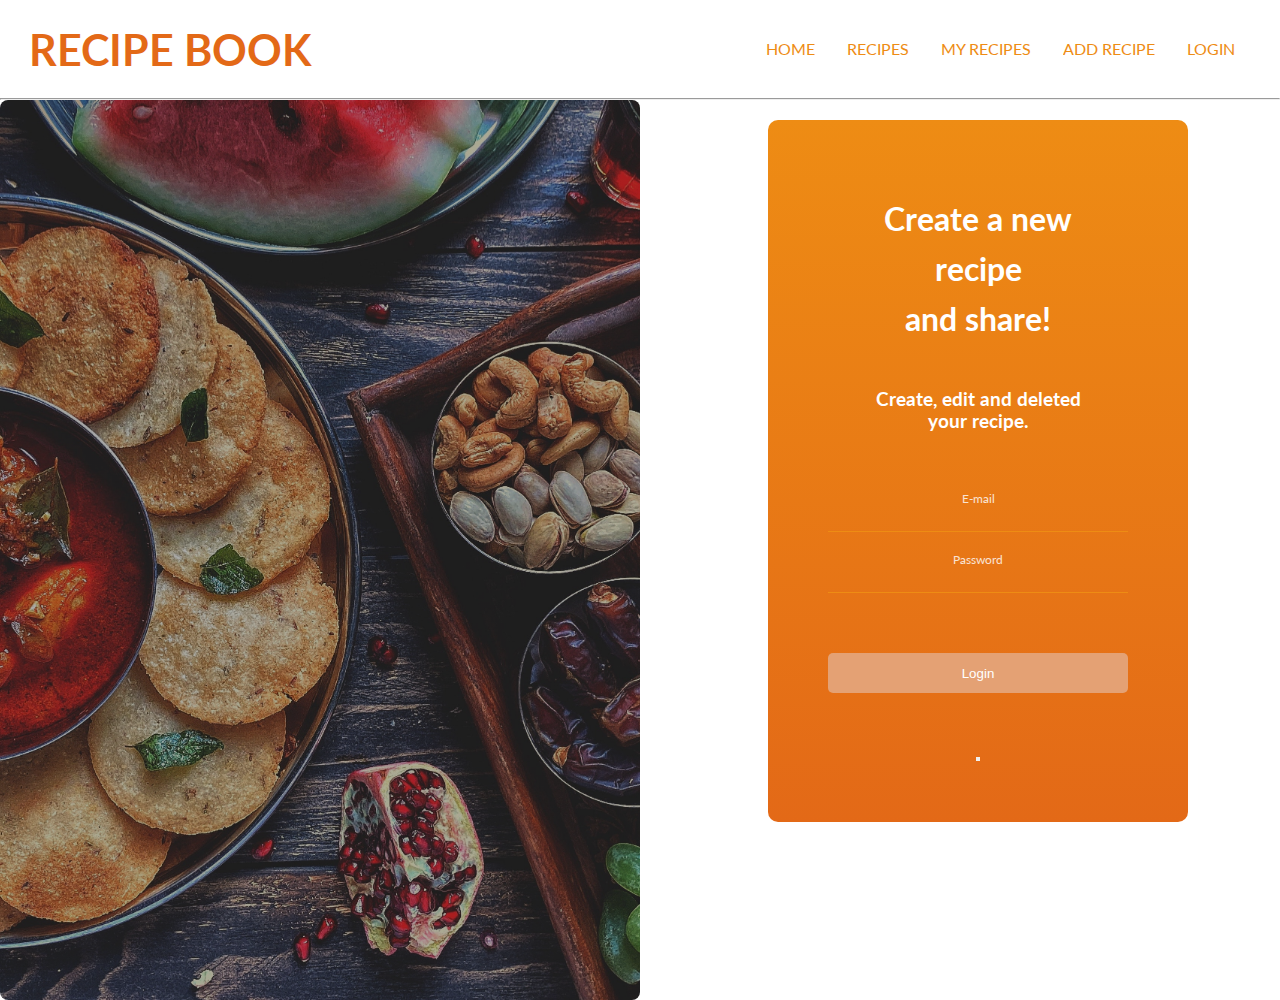
==== index.html @ fbe3dfe4 "add css to the form" ====
<!DOCTYPE html>
<html lang="en">
<head>
    <meta charset="UTF-8">
    <meta http-equiv="X-UA-Compatible" content="IE=edge">
    <meta name="viewport" content="width=device-width, initial-scale=1.0">
    <meta name="description" content="Gym for Women in Dublin, Ireland">
    <meta name="keywords"
        content="recipe book, food to cook, food step by step, women cooking, man cooking, food cooking">
    <link rel="shortcut icon" href="./assets/images/favicon.png" type="image/x-icon">
    <link rel="stylesheet" href="./assets/css/style.css">
    <title>Recipe Book</title>
</head>
<body>
    <section class="top-nav">
        <div>
            <h2>Recipe Book</h2>
        </div>
        <input id="menu-toggle" type="checkbox">
        <label class='menu-button-container' for="menu-toggle">
        <span class='menu-button'></span>
        </label>
        <ul class="menu">
            <li><a href="index.html">Home</a></li>
            <li><a href="#container">Recipes</a></li>
            <li><a href="#about-us">My Recipes</a></li>
            <li><a href="#footer-flex">Add Recipe</a></li>
            <li><a href="#login">Login</a></li>
        </ul>
      </section>
      <hr>
      <section>
        <div class="container">
            <div class="row">
              <div class="col">
                <div id="cover-img"></div>
              </div>
            </div>
        </div>
        <div id="title">
            <form class="form-horizontal">
                <div class="form-group">
                    <h2>
                        Create a new recipe 
                        <br> and share! 
                    </h2>
                    <h3>Create, edit and deleted your recipe.</h3>
                    <div id="login">
                        <form class="card">
                            <div class="card-header">
                            </div>
                            <div class="card-content">
                                <div class="card-content-area">
                                    <label for="email">E-mail</label>
                                    <input type="text" id="email" autocomplete="off">
                                </div>
                                <div class="card-content-area">
                                    <label for="password">Password</label>
                                    <input type="text" id="password" autocomplete="off">
                                </div>
                                <div class="card-footer">
                                    <button type="submit" class="btn-primary">Login<button>
                                </div>
                            </div>
                        </form>
                    </div>
      </section>

      <script>
        
      </script>
</body>
</html>
---- assets/css/style.css ----
@import url('https://fonts.googleapis.com/css2?family=Lato:wght@300&family=Oswald:wght@300&family=Poppins:wght@100;200;300&family=Shadows+Into+Light&display=swap');

* {
    margin: 0;
    padding: 0;
}

:root {
    --font-padrao: 'Poppins', sans-serif;
    --font01: 'Lato', sans-serif;
    --cor01: #ee8c14;
    --cor05: #E36917;
}

body {
    font-family: var(--font01);
}

.top-nav {
    display: flex;
    flex-direction: row;
    align-items: center;
    justify-content: space-between;
    /*background: #c0b2b2bd;*/
    color: var(--cor05);
    font-size: 1.8em;
    text-transform: uppercase;
    height: 40px;
    padding: 1em;
}

.menu {
    display: flex;
    flex-direction: row;
    list-style-type: none;
    margin: 0;
    padding: 0;
}

.menu>li {
    margin: 0 1rem;
    overflow: hidden;
}

.menu-button-container {
    display: none;
    height: 100%;
    width: 30px;
    cursor: pointer;
    flex-direction: column;
    justify-content: center;
    align-items: center;
}

#menu-toggle {
    display: none;
}

.menu-button,
.menu-button::before,
.menu-button::after {
    display: block;
    background-color: var(--cor05);
    position: absolute;
    height: 4px;
    width: 30px;
    transition: transform 400ms cubic-bezier(0.23, 1, 0.32, 1);
    border-radius: 2px;
}

.menu-button::before {
    content: '';
    margin-top: -8px;
}

.menu-button::after {
    content: '';
    margin-top: 8px;
}

#menu-toggle:checked+.menu-button-container .menu-button::before {
    margin-top: 0px;
    transform: rotate(405deg);
}

#menu-toggle:checked+.menu-button-container .menu-button {
    background: rgba(255, 255, 255, 0);
}

#menu-toggle:checked+.menu-button-container .menu-button::after {
    margin-top: 0px;
    transform: rotate(-405deg);
}

li {
    list-style: none;
    text-transform: uppercase;
    text-align: center;
    font-size: 16px;
}

nav a {
    text-decoration: none;
}

a {
    text-decoration: none;
    color: var(--cor01);
}

a:hover {
    background-color: var(--cor05);
    color: black;
    border-radius: 4px;
}

#footer-flex {
    display: flex;
    background-color: #00080A;
    flex-wrap: wrap;
}

#cover-img {
    background: linear-gradient(rgba(0, 0, 0, 0.329), rgba(0, 0, 0, 0.327)), url('/assets/images/main-img.jpg');
    background-repeat: no-repeat;
    background-position: center;
    background-size: cover;
    height: 100vh;
    width: 100%;
    border-radius: 8px;
}

.row {
    width: 100%;
    height: 100vh;
}

.col {
    width: 50%;
    height: 100vh;
}

#title {
    position: absolute;
    left: 60%;
    top: 120px;
    text-align: center;
}

#title h2 {
    font-family: var(--font01);
    font-weight: 700;
    font-size: 2em;
    line-height: 50px;
    text-align: center;
    color: #fff;
    padding: 14px;
}

h3 {
    text-align: center;
    color: #fff;
    margin: 30px;
}

form {
    background: -webkit-linear-gradient(top, #ee8c14, #E36917);
    padding: 60px;
    border-radius: 2px;
    width: 300px;
    border-radius: 10px;
}

.card-header {
    top: 300px;
    opacity: 0.8;
    color: #fff;
}

.card-header::after {
    content: "";
    width: 70px;
    height: 1px;
    padding: 50px;
}

.card-content label {
    color: #fff;
    font-size: 12px;
    opacity: 0.8;
}

.card-content-area {
    display: flex;
    flex-direction: column;
    padding: 10px 0;
}

.card-content-area input {
    margin-top: 10px;
    padding: 0 5px;
    background-color: transparent;
    border: none;
    border-bottom: 1px solid #ee8c14;
    outline: none;
}

.card-footer .btn-primary {
    width: 100%;
    height: 40px;
    background-color: #e4a174;
    border: none;
    color: #fff;
    margin: 50px 0;
    border-radius: 5px;
}

@media (max-width: 700px) {
    .menu-button-container {
        display: flex;
    }

    .menu {
        position: absolute;
        top: 0;
        margin-top: 80px;
        left: 0;
        flex-direction: column;
        width: 97%;
        justify-content: center;
        align-items: center;
    }

    #menu-toggle~.menu li {
        height: 0;
        margin: 0;
        padding: 0;
        border: 0;
        transition: height 400ms cubic-bezier(0.23, 1, 0.32, 1);
    }

    #menu-toggle:checked~.menu li {
        border: 1px solid #333;
        height: 2.5em;
        padding: 0.5em;
        transition: height 400ms cubic-bezier(0.23, 1, 0.32, 1);
    }

    .menu>li {
        display: flex;
        justify-content: center;
        margin: 0;
        padding: 0.5em 0;
        width: 100%;
        color: var(--cor05);
        background-color: var(--cor05);
    }

    .menu>li:not(:last-child) {
        border-bottom: 1px solid #444;
    }
}
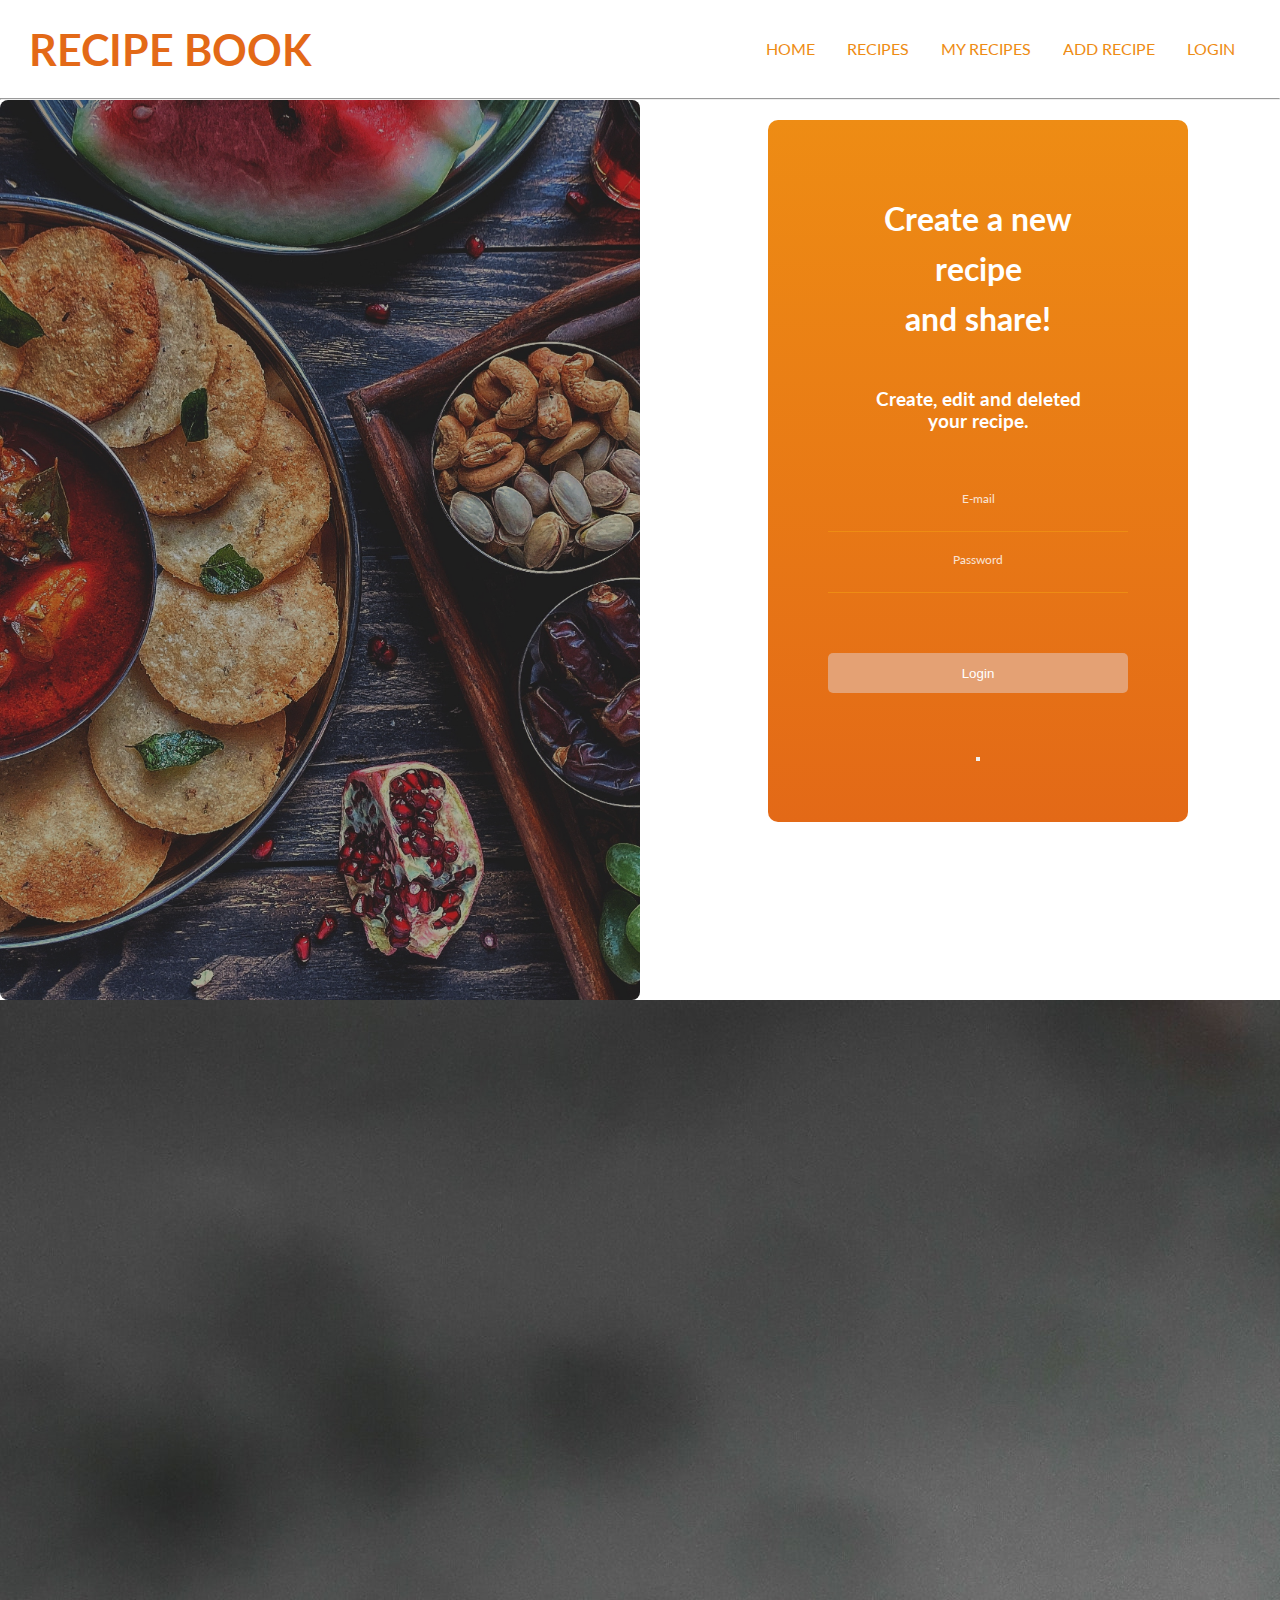
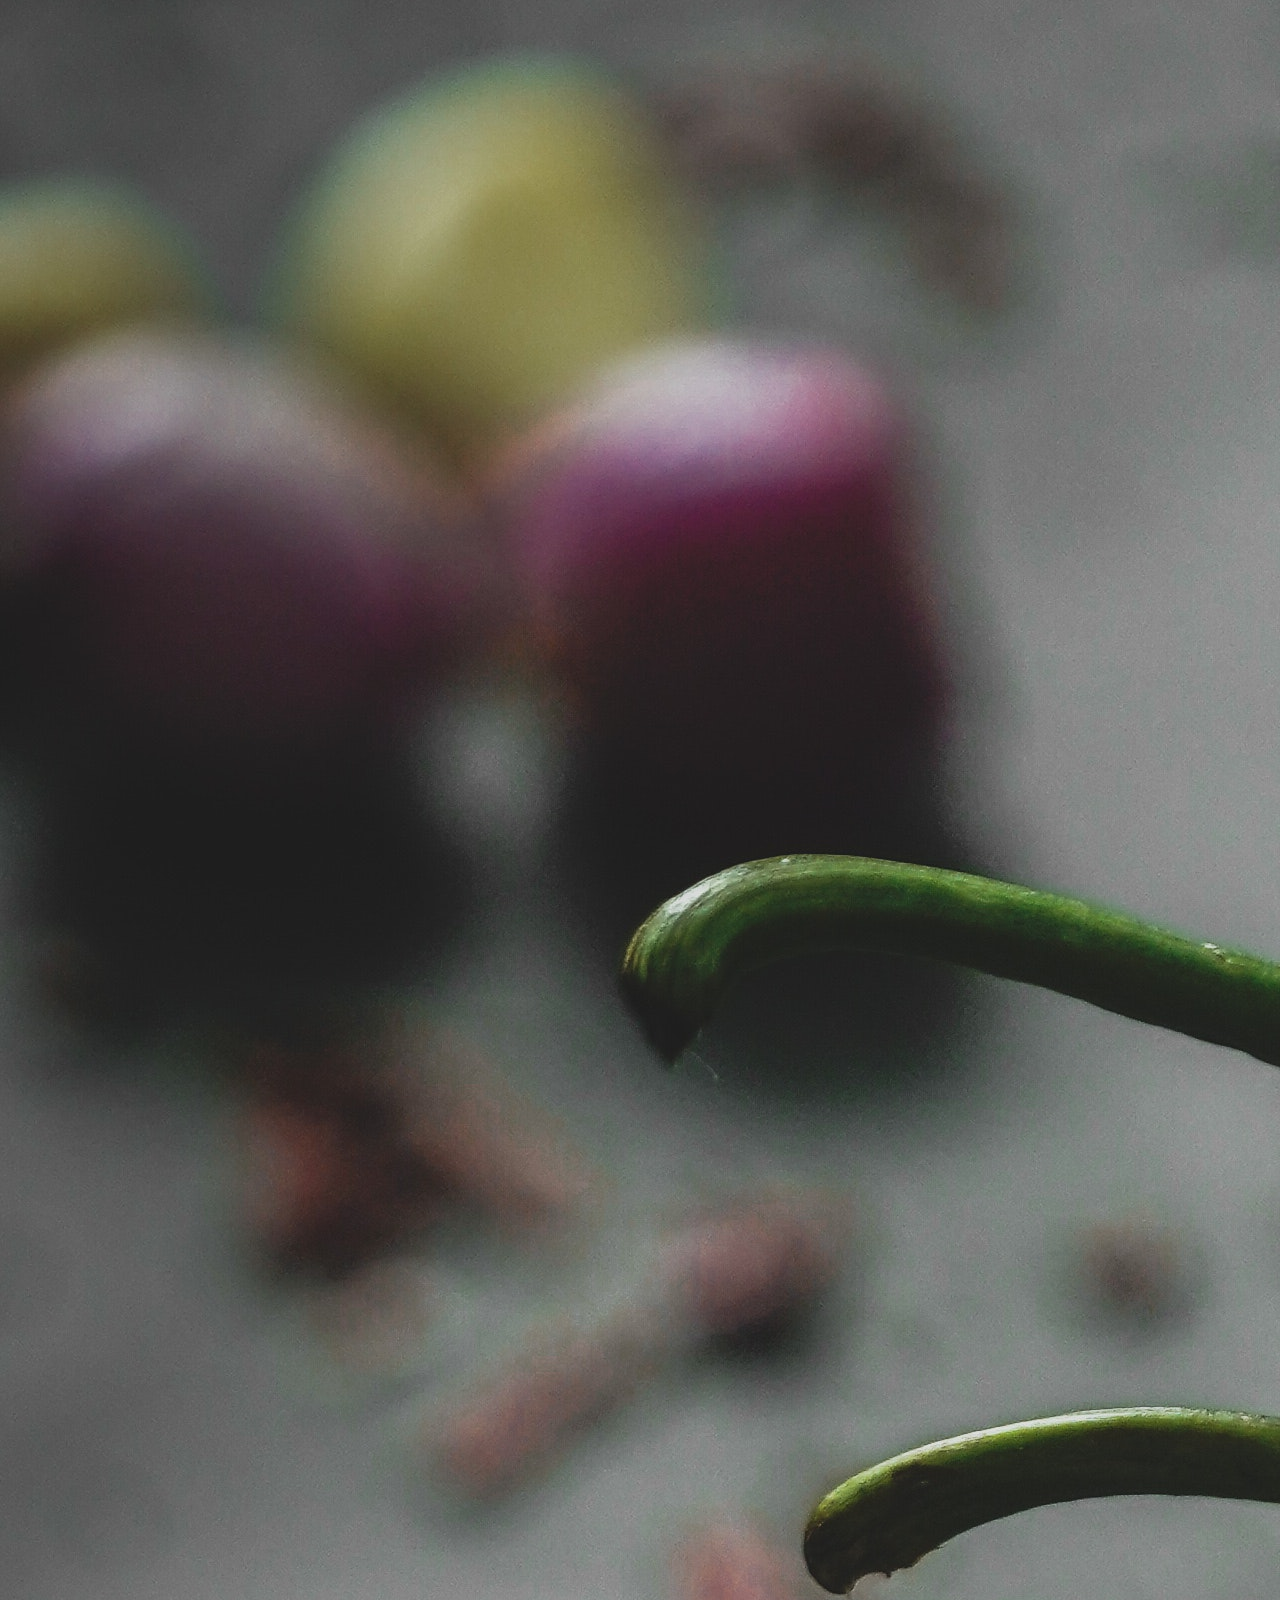
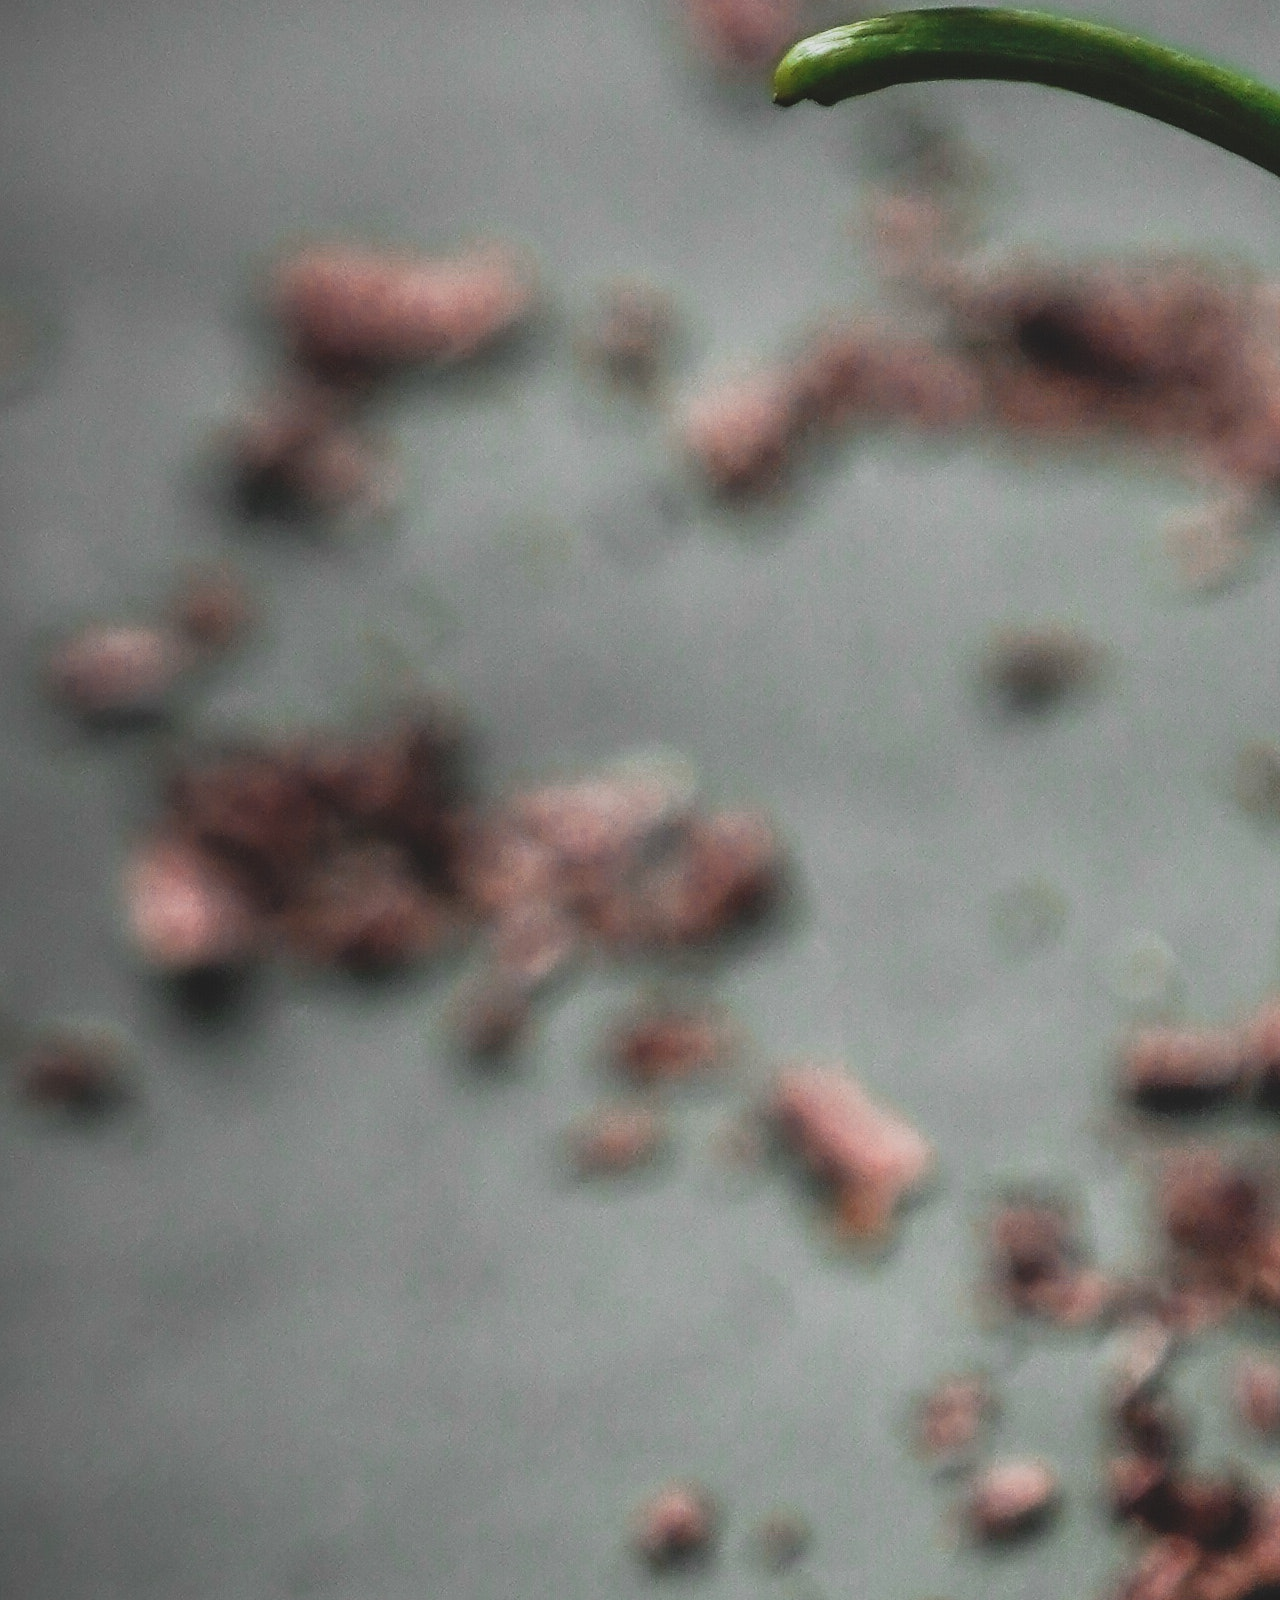
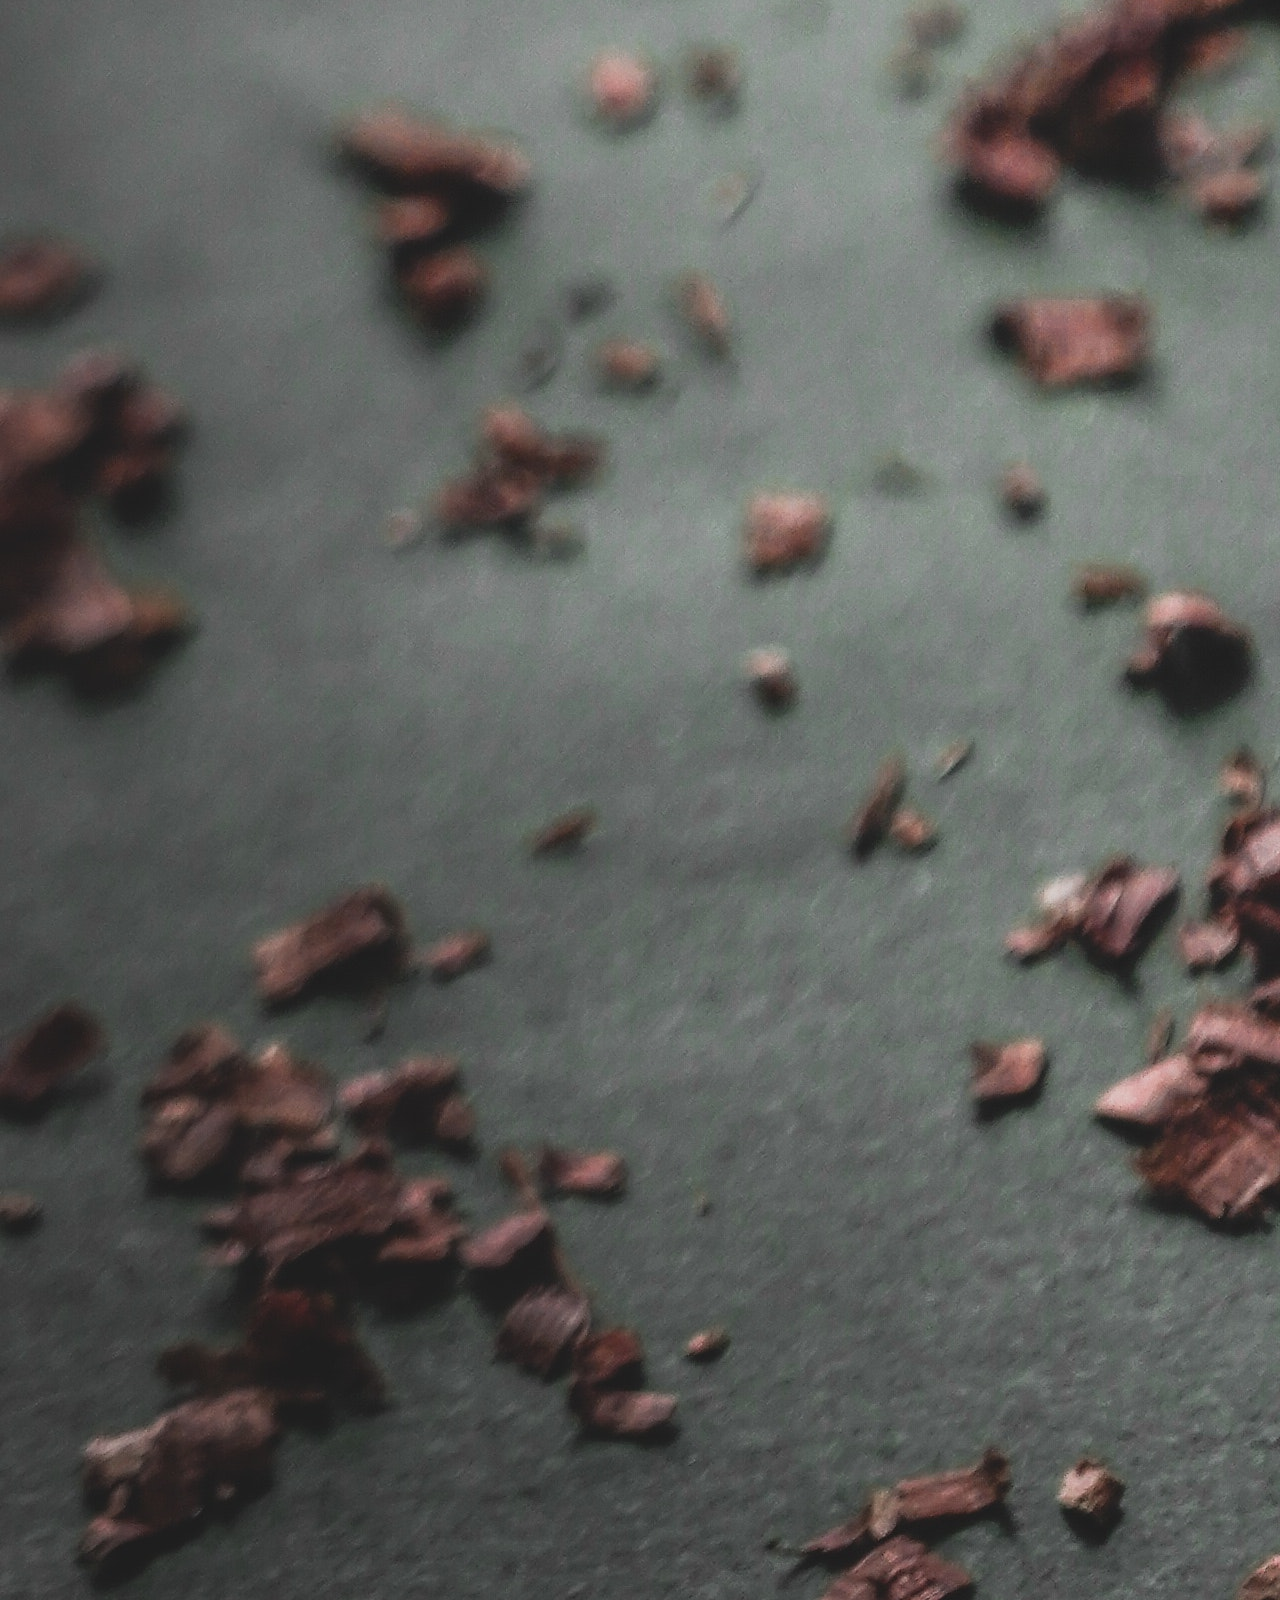
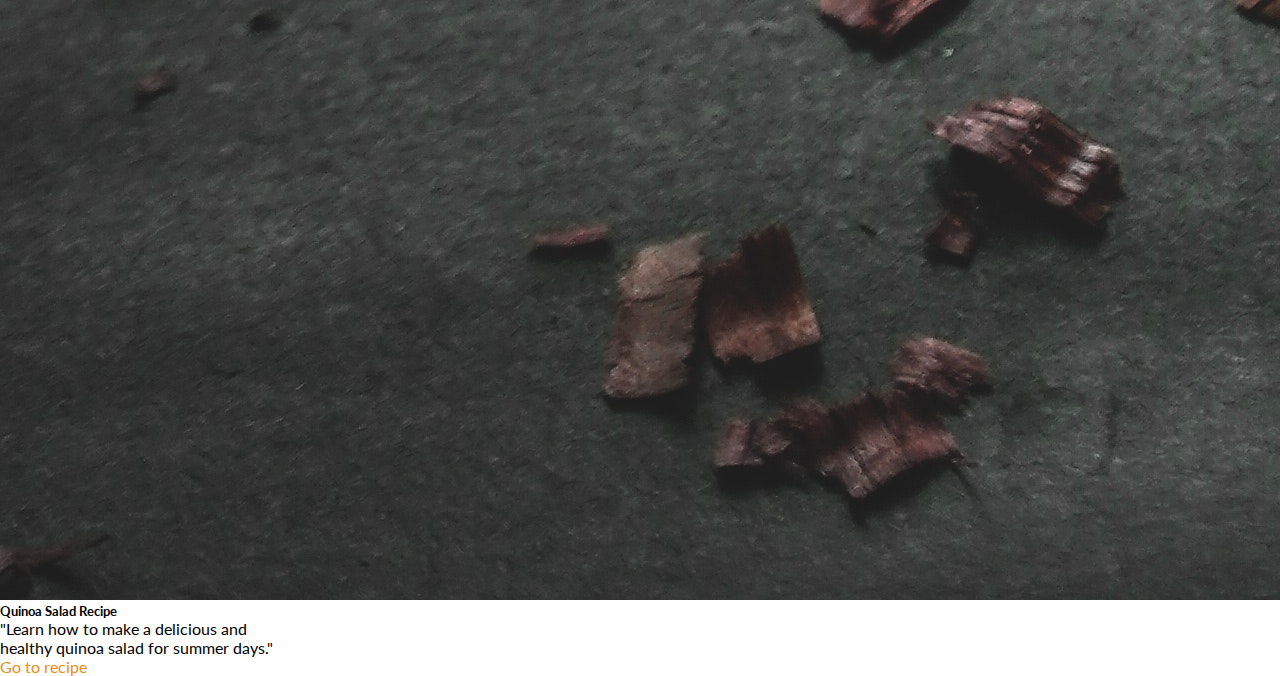
==== commit afe5701e: "image and icon" ====
--- a/index.html
+++ b/index.html
@@ -1,5 +1,6 @@
 <!DOCTYPE html>
 <html lang="en">
+
 <head>
     <meta charset="UTF-8">
     <meta http-equiv="X-UA-Compatible" content="IE=edge">
@@ -7,10 +8,12 @@
     <meta name="description" content="Gym for Women in Dublin, Ireland">
     <meta name="keywords"
         content="recipe book, food to cook, food step by step, women cooking, man cooking, food cooking">
-    <link rel="shortcut icon" href="./assets/images/favicon.png" type="image/x-icon">
+    <link rel="shortcut icon" href="./assets/icons/icon.png" type="image/x-icon">
+    <title>Recipe Book</title>
     <link rel="stylesheet" href="./assets/css/style.css">
-    <title>Recipe Book</title>
+    <script src="./assets/js/script.js" defer></script>
 </head>
+
 <body>
     <section class="top-nav">
         <div>
@@ -18,7 +21,7 @@
         </div>
         <input id="menu-toggle" type="checkbox">
         <label class='menu-button-container' for="menu-toggle">
-        <span class='menu-button'></span>
+            <span class='menu-button'></span>
         </label>
         <ul class="menu">
             <li><a href="index.html">Home</a></li>
@@ -27,22 +30,22 @@
             <li><a href="#footer-flex">Add Recipe</a></li>
             <li><a href="#login">Login</a></li>
         </ul>
-      </section>
-      <hr>
-      <section>
+    </section>
+    <hr>
+    <section>
         <div class="container">
             <div class="row">
-              <div class="col">
-                <div id="cover-img"></div>
-              </div>
+                <div class="col">
+                    <div id="cover-img"></div>
+                </div>
             </div>
         </div>
         <div id="title">
             <form class="form-horizontal">
                 <div class="form-group">
                     <h2>
-                        Create a new recipe 
-                        <br> and share! 
+                        Create a new recipe
+                        <br> and share!
                     </h2>
                     <h3>Create, edit and deleted your recipe.</h3>
                     <div id="login">
@@ -56,18 +59,27 @@
                                 </div>
                                 <div class="card-content-area">
                                     <label for="password">Password</label>
-                                    <input type="text" id="password" autocomplete="off">
+                                    <input type="password" id="password" autocomplete="off">
                                 </div>
                                 <div class="card-footer">
-                                    <button type="submit" class="btn-primary">Login<button>
+                                    <button type="submit" class="btn-primary" onclick="Login()">Login<button>
                                 </div>
                             </div>
                         </form>
                     </div>
-      </section>
+    </section>
+    <section class="hero">
+        <div class="card" style="width: 18rem;">
+            <img class="card-img-top" src="/assets/images/pexels-adhitya-rizky-4260002.jpg" alt="Card image cap">
+            <div class="card-body">
+              <h5 class="card-title">Quinoa Salad Recipe</h5>
+              <p class="card-text">"Learn how to make a delicious and healthy quinoa salad for summer days."</p>
+              <a href="#" class="btn btn-primary">Go to recipe</a>
+            </div>
+          </div>
+    </section>
 
-      <script>
-        
-      </script>
+    <script type="text/javascript" src="./assets/js/script.js"></script>
 </body>
+
 </html>--- a/assets/css/style.css
+++ b/assets/css/style.css
@@ -259,4 +259,4 @@
     .menu>li:not(:last-child) {
         border-bottom: 1px solid #444;
     }
-}+}
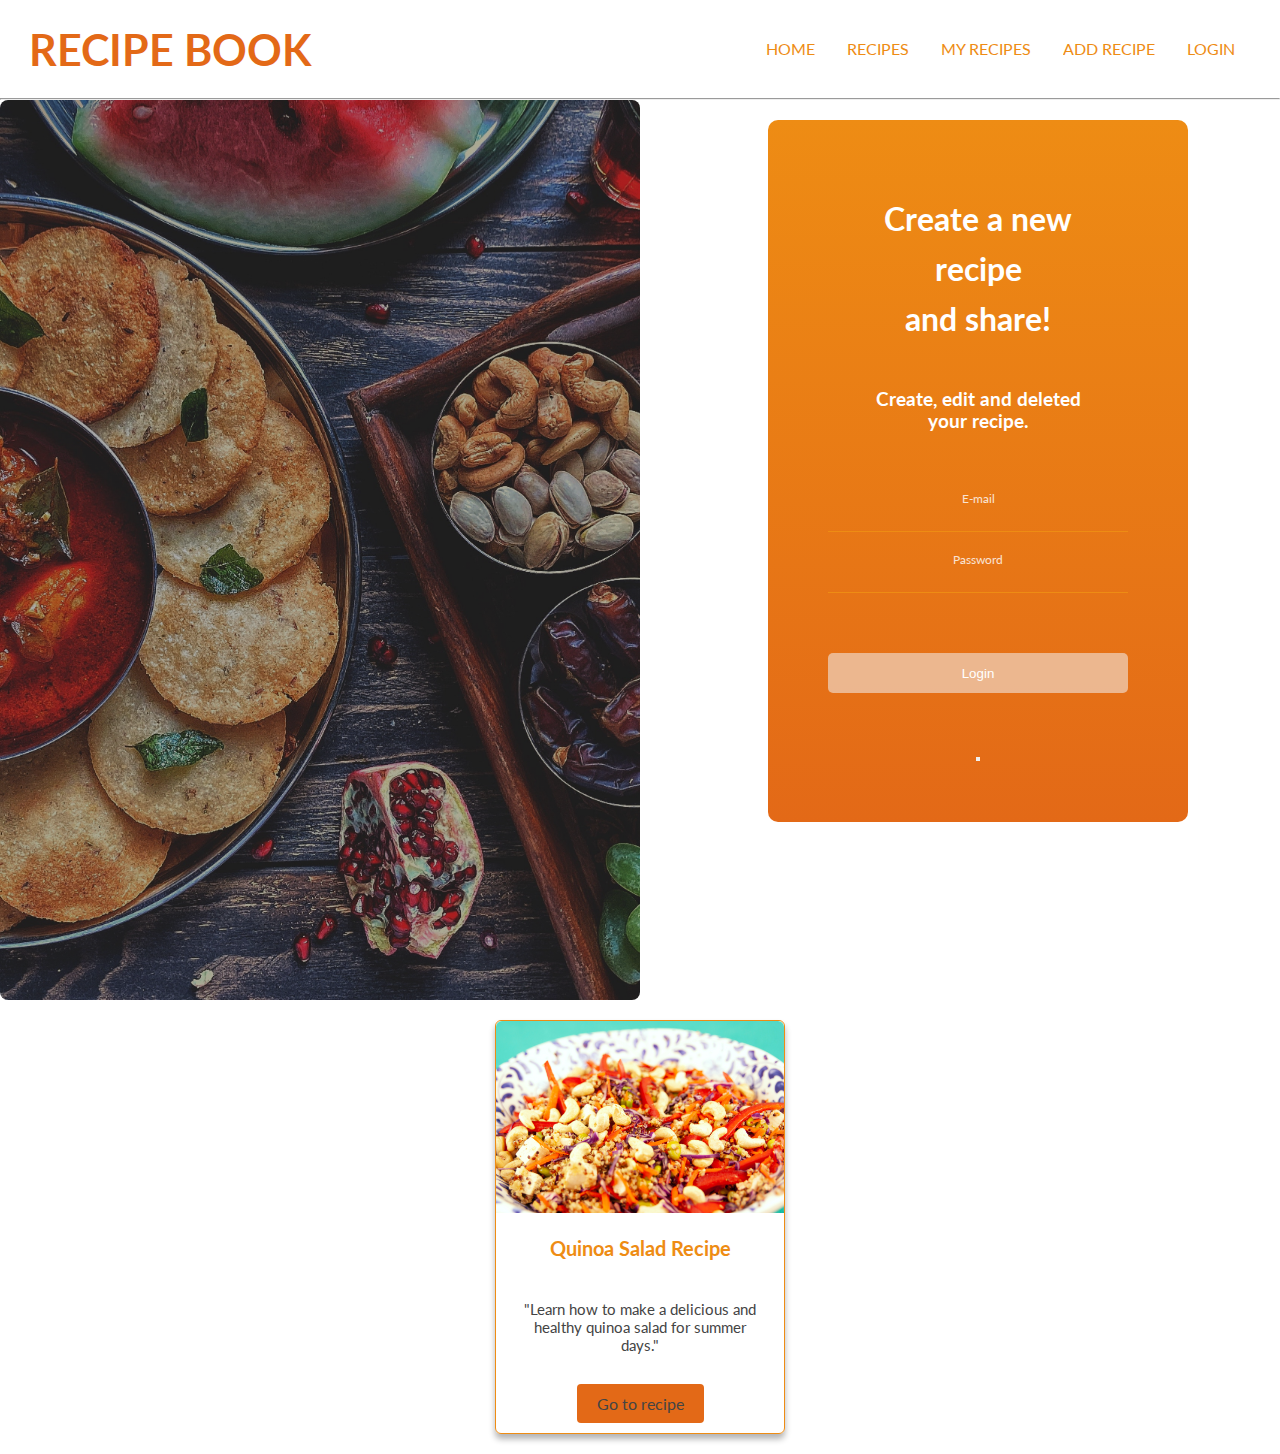
==== commit 3eb80ffd: "add new content" ====
--- a/index.html
+++ b/index.html
@@ -69,8 +69,8 @@
                     </div>
     </section>
     <section class="hero">
-        <div class="card" style="width: 18rem;">
-            <img class="card-img-top" src="/assets/images/pexels-adhitya-rizky-4260002.jpg" alt="Card image cap">
+        <div class="card">
+            <img class="card-img-top" src="/assets/images/quinoa-salad.jpg" alt="Card image cap">
             <div class="card-body">
               <h5 class="card-title">Quinoa Salad Recipe</h5>
               <p class="card-text">"Learn how to make a delicious and healthy quinoa salad for summer days."</p>
--- a/assets/css/style.css
+++ b/assets/css/style.css
@@ -208,11 +208,55 @@
 .card-footer .btn-primary {
     width: 100%;
     height: 40px;
-    background-color: #e4a174;
+    background-color: #eed1bdb9;
     border: none;
     color: #fff;
     margin: 50px 0;
     border-radius: 5px;
+}
+
+/* section hero */
+
+.hero {
+    background-color: #fff;
+    padding: 20px;
+    text-align: center;
+}
+
+.card {
+    width: 18rem;
+    margin: 0 auto;
+    box-shadow: 0 5px 6px rgba(0, 0, 0, 0.3);
+    border: 1px solid #ee8c14;
+    border-radius: 6px;
+}
+
+.card-img-top {
+    max-width: 100%;
+    border-top-right-radius: 6px;
+    border-top-left-radius: 6px;
+}
+
+.card-title {
+    font-size: 20px;
+    color: #ee8c14;
+    padding: 20px;
+}
+
+.card-text {
+    font-size: 15px;
+    color: #444;
+    padding: 20px;
+}
+
+a.btn.btn-primary {
+    background-color: #E36917;
+    color: #444;
+    padding: 10px 20px;
+    text-decoration: none;
+    border-radius: 4px;
+    display: inline-block;
+    margin: 10px;
 }
 
 @media (max-width: 700px) {
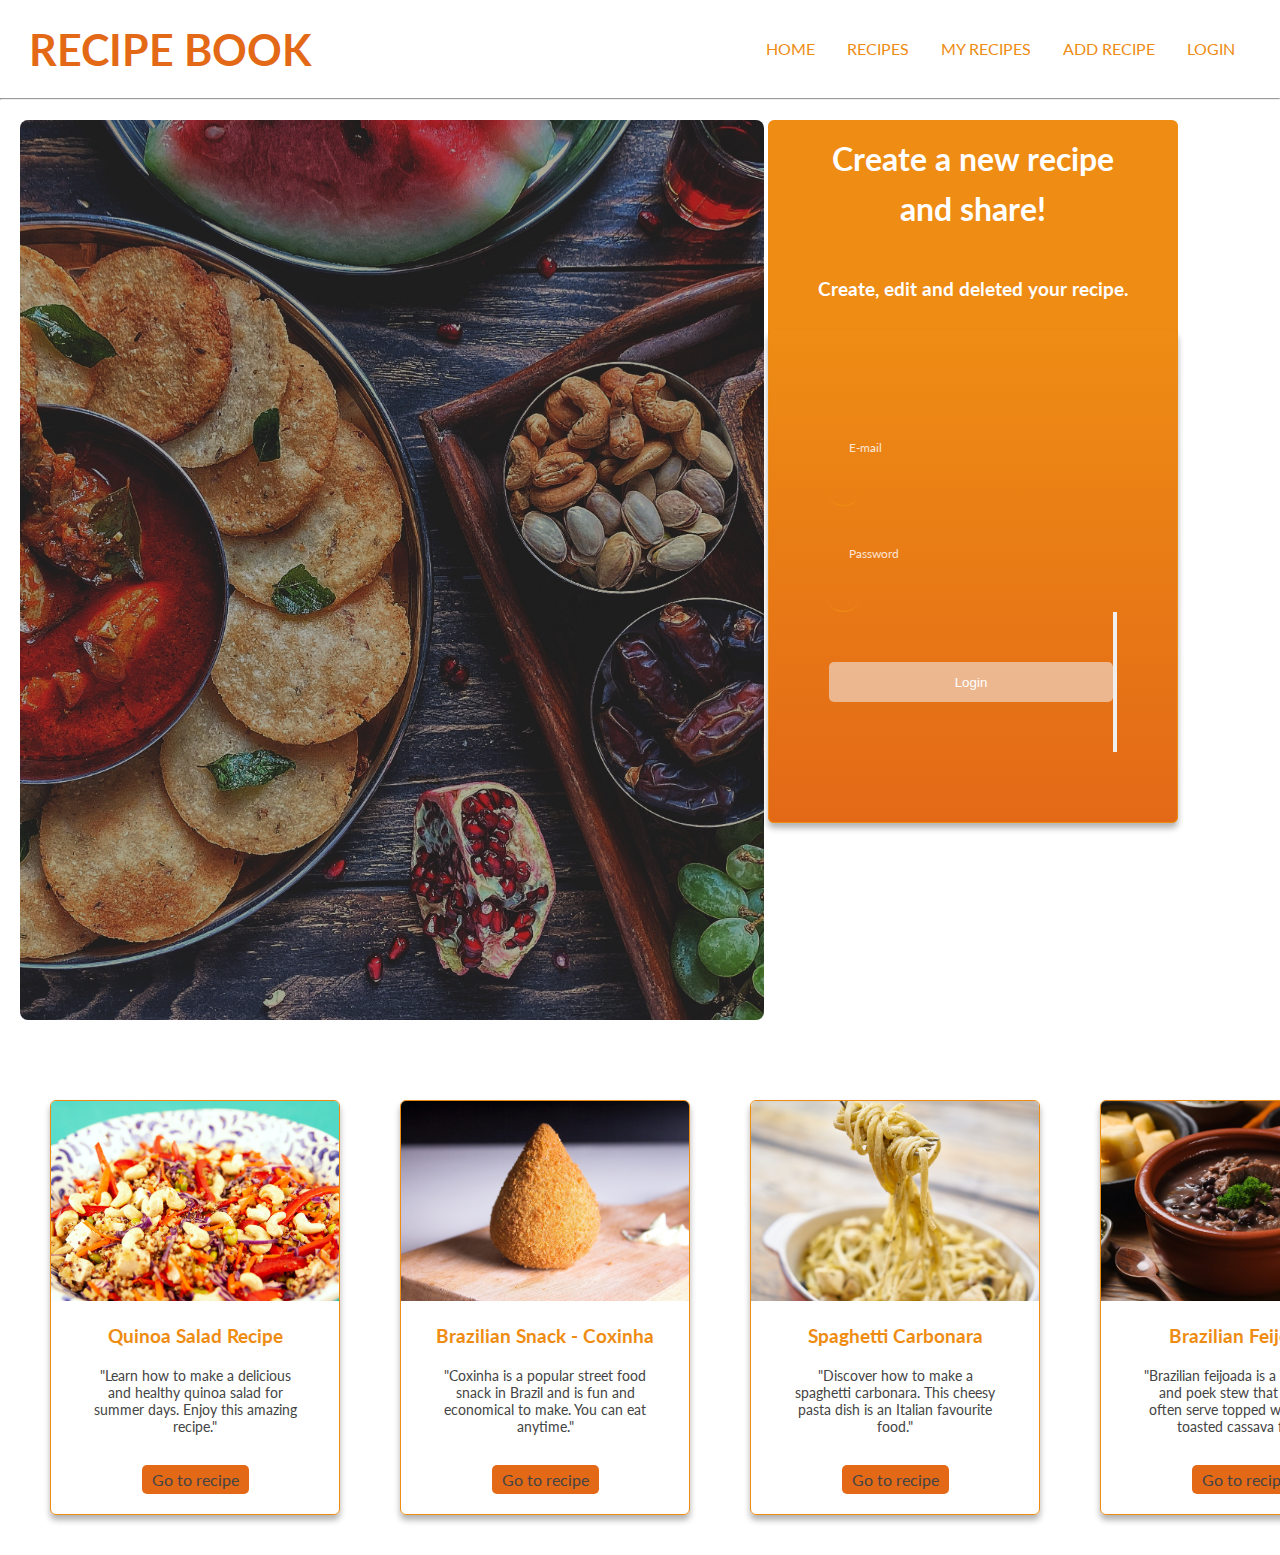
==== commit a480341a: "add button edit and deleted" ====
--- a/index.html
+++ b/index.html
@@ -25,14 +25,14 @@
         </label>
         <ul class="menu">
             <li><a href="index.html">Home</a></li>
-            <li><a href="#container">Recipes</a></li>
+            <li><a href="recipe.html">Recipes</a></li>
             <li><a href="#about-us">My Recipes</a></li>
             <li><a href="#footer-flex">Add Recipe</a></li>
             <li><a href="#login">Login</a></li>
         </ul>
     </section>
     <hr>
-    <section>
+    <section class="login-container">
         <div class="container">
             <div class="row">
                 <div class="col">
@@ -41,43 +41,80 @@
             </div>
         </div>
         <div id="title">
-            <form class="form-horizontal">
+            <div class="form-horizontal">
                 <div class="form-group">
                     <h2>
                         Create a new recipe
                         <br> and share!
                     </h2>
                     <h3>Create, edit and deleted your recipe.</h3>
-                    <div id="login">
-                        <form class="card">
-                            <div class="card-header">
+                    <form class="card">
+                        <div class="card-header">
+                        </div>
+                        <div class="card-content">
+                            <div class="card-content-area">
+                                <label for="email">E-mail</label>
+                                <input type="text" id="email" autocomplete="off">
                             </div>
-                            <div class="card-content">
-                                <div class="card-content-area">
-                                    <label for="email">E-mail</label>
-                                    <input type="text" id="email" autocomplete="off">
-                                </div>
-                                <div class="card-content-area">
-                                    <label for="password">Password</label>
-                                    <input type="password" id="password" autocomplete="off">
-                                </div>
+                            <div class="card-content-area">
+                                <label for="password">Password</label>
+                                <input type="password" id="password" autocomplete="off">
                                 <div class="card-footer">
                                     <button type="submit" class="btn-primary" onclick="Login()">Login<button>
-                                </div>
-                            </div>
-                        </form>
-                    </div>
+                                </div>                                
+                            </div> 
+                        </div>    
+                    </form>           
+                </div>
+            </div>
+        </div>
     </section>
-    <section class="hero">
-        <div class="card">
-            <img class="card-img-top" src="/assets/images/quinoa-salad.jpg" alt="Card image cap">
-            <div class="card-body">
-              <h5 class="card-title">Quinoa Salad Recipe</h5>
-              <p class="card-text">"Learn how to make a delicious and healthy quinoa salad for summer days."</p>
-              <a href="#" class="btn btn-primary">Go to recipe</a>
+    <div class="hero-container">
+        <section class="hero">
+            <div class="card">
+                <img class="card-img-top" src="/assets/images/quinoa-salad.jpg" alt="Card image cap">
+                <div class="card-body">
+                    <h5 class="card-title">Quinoa Salad Recipe</h5>
+                    <p class="card-text">"Learn how to make a delicious and healthy quinoa salad for summer days. Enjoy
+                        this amazing recipe."</p>
+                    <a href="recipe.html" class="btn btn-primary">Go to recipe</a>
+                </div>
             </div>
-          </div>
-    </section>
+        </section>
+        <section class="hero">
+            <div class="card">
+                <img class="card-img-top" src="/assets/images/coxinha.jpg" alt="Card image cap">
+                <div class="card-body">
+                    <h5 class="card-title">Brazilian Snack - Coxinha</h5>
+                    <p class="card-text">"Coxinha is a popular street food snack in Brazil and is fun and economical to
+                        make. You can eat anytime."</p>
+                    <a href="recipe.html" class="btn btn-primary">Go to recipe</a>
+                </div>
+            </div>
+        </section>
+        <section class="hero">
+            <div class="card">
+                <img class="card-img-top" src="/assets/images/spaghetti-carbonara.jpg" alt="Card image cap">
+                <div class="card-body">
+                    <h5 class="card-title">Spaghetti Carbonara</h5>
+                    <p class="card-text">"Discover how to make a spaghetti carbonara. This cheesy pasta dish is an
+                        Italian favourite food."</p>
+                    <a href="recipe.html" class="btn btn-primary">Go to recipe</a>
+                </div>
+            </div>
+        </section>
+        <section class="hero">
+            <div class="card">
+                <img class="card-img-top" src="/assets/images/feijoada.jpg" alt="Card image cap">
+                <div class="card-body">
+                    <h5 class="card-title">Brazilian Feijoada</h5>
+                    <p class="card-text">"Brazilian feijoada is a black bean and poek stew that brazilian often serve
+                        topped with farofa, toasted cassava flour."</p>
+                    <a href="recipe.html" class="btn btn-primary">Go to recipe</a>
+                </div>
+            </div>
+        </section>
+    </div>
 
     <script type="text/javascript" src="./assets/js/script.js"></script>
 </body>
--- a/assets/css/style.css
+++ b/assets/css/style.css
@@ -120,13 +120,18 @@
     flex-wrap: wrap;
 }
 
+.container {
+    display: flex;
+    justify-content: space-between;
+}
+
 #cover-img {
     background: linear-gradient(rgba(0, 0, 0, 0.329), rgba(0, 0, 0, 0.327)), url('/assets/images/main-img.jpg');
     background-repeat: no-repeat;
     background-position: center;
     background-size: cover;
     height: 100vh;
-    width: 100%;
+    width: 120%;
     border-radius: 8px;
 }
 
@@ -137,7 +142,7 @@
 
 .col {
     width: 50%;
-    height: 100vh;
+    height: 50vh;
 }
 
 #title {
@@ -145,6 +150,8 @@
     left: 60%;
     top: 120px;
     text-align: center;
+    background-color: #ee8c14;
+    border-radius: 6px;
 }
 
 #title h2 {
@@ -217,7 +224,19 @@
 
 /* section hero */
 
+.hero-container {
+    display: flex;
+    justify-content: space-between;
+    max-width: 100%;
+    margin: 0 auto;
+    margin-top: 20px;
+    padding: 20px;
+}
+
 .hero {
+    flex: 1;
+    max-width: 300px;
+    margin: 0 10px;
     background-color: #fff;
     padding: 20px;
     text-align: center;
@@ -226,25 +245,30 @@
 .card {
     width: 18rem;
     margin: 0 auto;
+    overflow: hidden;
     box-shadow: 0 5px 6px rgba(0, 0, 0, 0.3);
     border: 1px solid #ee8c14;
     border-radius: 6px;
 }
 
 .card-img-top {
-    max-width: 100%;
-    border-top-right-radius: 6px;
-    border-top-left-radius: 6px;
+    width: 100%;
+    height: 200px;
+    object-fit: cover;
+}
+
+.card-body {
+    padding: 20px;
 }
 
 .card-title {
-    font-size: 20px;
+    font-size: 1.2rem;
+    font-weight: bold;
     color: #ee8c14;
-    padding: 20px;
 }
 
 .card-text {
-    font-size: 15px;
+    font-size: 0.9rem;
     color: #444;
     padding: 20px;
 }
@@ -252,11 +276,162 @@
 a.btn.btn-primary {
     background-color: #E36917;
     color: #444;
-    padding: 10px 20px;
+    padding: 5px 10px;
+    border: none;
+    text-decoration: none;
+    border-radius: 5px;
+    display: inline-block;
+    margin-top: 10px;
+}
+
+.page-container {
+    display: flex;
+    justify-content: space-between;
+    max-width: 1200px;
+    margin: 0 auto;
+    padding: 15px;
+}
+
+.container {
+    flex: 1;
+    padding: 20px;
+    box-sizing: border-box;
+}
+
+.image img {
+    max-width: 100%;
+    height: auto;
+}
+
+.recipe-details {
+    display: flex;
+    flex-direction: column;
+    justify-content: center;
+    align-items: center;
+}
+
+.recipe-details-cooking {
+    flex: 1;
+    padding: 15px;
+    box-sizing: border-box;
+    text-align: center;
+}
+
+.nav-button {
+    color:#ee8c14;
+    padding: 10px 10px;
     text-decoration: none;
     border-radius: 4px;
-    display: inline-block;
-    margin: 10px;
+}
+
+h1 {
+    font-size: 2.5rem;
+    color: #E36917;
+}
+
+.description {
+    font-size: 20px;
+    color: #444;
+    margin-top: 60px;
+}
+
+.recipe-icons {
+    grid-row: 3;
+    grid-column: span 2;
+    display: flex;
+    justify-content: center;
+    align-items: center;
+}
+
+.recipe-icons i {
+    margin-right: 6px;
+    margin: 50px;
+}
+
+.card-footer {
+    display: flex;
+    justify-content: space-evenly;
+}
+
+.btn-submit {
+    padding: 10px 20px;
+    background-color: #ee8c14;
+    color: #fff;
+    border: none;
+    cursor: pointer;
+    border-radius: 5px;
+}
+
+i.fa-regular,
+i.fa-solid {
+    margin-right: 5px;
+}
+
+i.fa-regular.fa-clock,
+i.fa-solid.fa-bowl-rice,
+i.fa-solid.fa-person {
+    font-size: 20px;
+    margin-right: 10px;
+}
+
+span.time,
+span.difficulty,
+span.servings {
+    font-size: 1rem;
+    color: #ee8c14;
+}
+
+.ingredients {
+    float: left;
+    width: 50%;
+    height: 80vh;
+    background-color: #f1f1f1;
+    border-radius: 8px;
+}
+
+.ingredients ul li {
+    padding: 10px;
+    font-family: var(--font-padrao);
+}
+
+.recipe-instruction {
+    color: #fff;
+    padding: 20px;
+}
+
+.recipe-ingredients {
+    padding: 20px;
+    color: #E36917;
+}
+
+.recipe-prepare {
+    float: right;
+    width: 50%;
+    height: 80vh;
+    background-color: #ee8c14;
+    font-family: var(--font-padrao);
+}
+
+.recipe-prepare ul li label {
+    display: flex;
+    align-items: center;
+}
+
+label {
+    padding: 15px;
+    margin: 5px ;
+    text-align: justify;
+}
+
+input {
+    border: 1px solid #fff;
+    width: 1.2rem;
+    height: 1.2rem;
+    border-radius: 100%;
+    appearance: none;
+    margin: 0 0.5rem 0 0;
+    position: relative;
+    flex: 0 0 1.25rem;
 }
 
 @media (max-width: 700px) {
